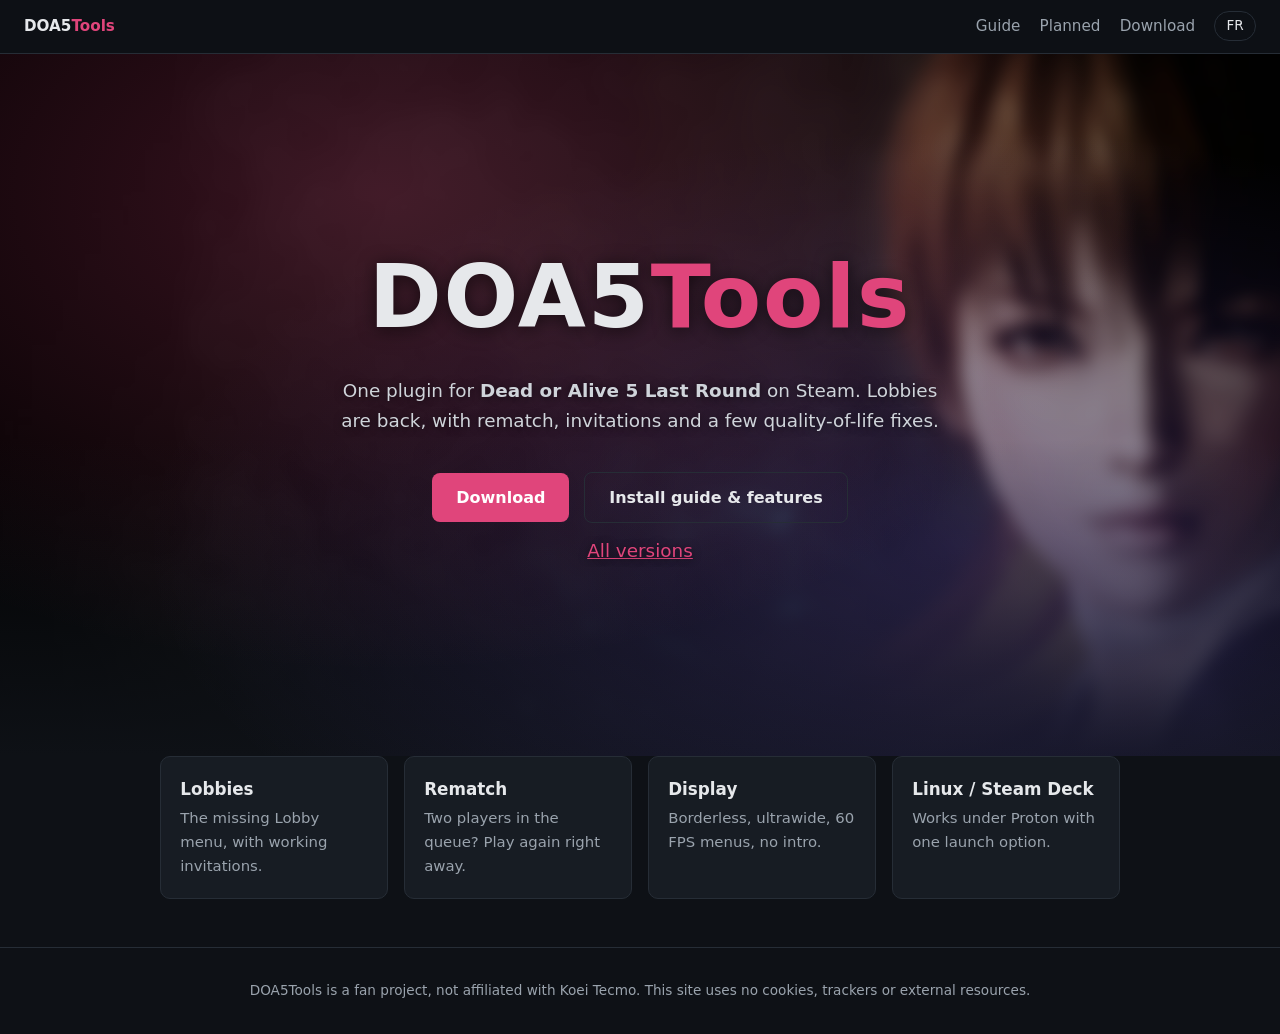
==== docs/index.html @ 12e6d5cc "Add files via upload" ====
<!DOCTYPE html>
<html lang="en" data-lang="en">
<head>
<meta charset="utf-8">
<meta name="viewport" content="width=device-width, initial-scale=1">
<title>DOA5Tools – Dead or Alive 5 Last Round</title>
<meta name="description" content="A single ASI plugin for Dead or Alive 5 Last Round: lobbies, rematch, borderless, ultrawide and more.">
<link rel="stylesheet" href="style.css">
<script src="lang.js"></script>
</head>
<body>
<nav>
  <a class="logo" href="index.html">DOA5<span>Tools</span></a>
  <a href="infos.html"><span class="en">Guide</span><span class="fr">Guide</span></a>
  <a href="planned.html"><span class="en">Planned</span><span class="fr">À venir</span></a>
  <a href="https://github.com/DOAReborn/DOA5Tools/releases/latest/download/DOA5Tools.zip"><span class="en">Download</span><span class="fr">Télécharger</span></a>
  <button id="langue" type="button" title="EN / FR"><span class="en">FR</span><span class="fr">EN</span></button>
</nav>
<header class="bandeau hero">
  <h1>DOA5<span>Tools</span></h1>
  <p class="en">One plugin for <strong>Dead or Alive 5 Last Round</strong> on Steam. Lobbies are back, with rematch, invitations and a few quality-of-life fixes.</p>
  <p class="fr">Un seul plugin pour <strong>Dead or Alive 5 Last Round</strong> sur Steam. Les salons sont de retour, avec rematch, invitations et quelques améliorations de confort.</p>
  <div>
    <a class="btn" href="https://github.com/DOAReborn/DOA5Tools/releases/latest/download/DOA5Tools.zip"><span class="en">Download</span><span class="fr">Télécharger</span></a>
    <a class="btn alt" href="infos.html"><span class="en">Install guide &amp; features</span><span class="fr">Guide et fonctions</span></a>
    <p class="note"><a href="https://github.com/DOAReborn/DOA5Tools/releases"><span class="en">All versions</span><span class="fr">Toutes les versions</span></a></p>
  </div>
</header>

<div class="tuiles">
  <div class="tuile"><b class="en">Lobbies</b><b class="fr">Salons</b>
    <p class="en">The missing Lobby menu, with working invitations.</p>
    <p class="fr">Le menu Salon manquant, avec des invitations qui fonctionnent.</p></div>
  <div class="tuile"><b>Rematch</b>
    <p class="en">Two players in the queue? Play again right away.</p>
    <p class="fr">Deux joueurs dans la file ? Rejouez tout de suite.</p></div>
  <div class="tuile"><b class="en">Display</b><b class="fr">Affichage</b>
    <p class="en">Borderless, ultrawide, 60 FPS menus, no intro.</p>
    <p class="fr">Plein écran fenêtré, ultrawide, menus à 60 FPS, intro passée.</p></div>
  <div class="tuile"><b>Linux / Steam Deck</b>
    <p class="en">Works under Proton with one launch option.</p>
    <p class="fr">Fonctionne sous Proton avec une option de lancement.</p></div>
</div>
<footer>
  <span class="en">DOA5Tools is a fan project, not affiliated with Koei Tecmo. This site uses no cookies, trackers or external resources.</span>
  <span class="fr">DOA5Tools est un projet de fans, sans lien avec Koei Tecmo. Ce site n’utilise ni cookies, ni traceurs, ni ressources externes.</span>
</footer>
</body>
</html>
---- docs/style.css ----
:root { --bg:#0e1116; --card:#171c23; --line:#262d36; --text:#e6e8eb; --muted:#9aa3ad; --accent:#e0457b; --accent2:#7b5cff; --code:#0a0c10; }
* { box-sizing:border-box; }
html[data-lang="en"] .fr, html[data-lang="fr"] .en { display:none !important; }
body { margin:0; background:var(--bg); color:var(--text); font:16px/1.6 system-ui,-apple-system,"Segoe UI",Roboto,sans-serif; }
a { color:var(--accent); }

/* Barre de navigation */
nav { position:sticky; top:0; z-index:10; display:flex; align-items:center; gap:1.2rem; padding:.7rem 1.5rem; background:rgba(14,17,22,.92); backdrop-filter:blur(6px); border-bottom:1px solid var(--line); }
nav .logo { font-weight:800; text-decoration:none; color:var(--text); margin-right:auto; }
nav .logo span, h1 span { color:var(--accent); }
nav a { color:var(--muted); text-decoration:none; font-size:.95rem; }
nav a:hover, nav a.actif { color:var(--text); }
#langue { background:none; border:1px solid var(--line); color:var(--text); border-radius:20px; padding:.2rem .7rem; cursor:pointer; font:inherit; font-size:.85rem; }
#langue:hover { border-color:var(--accent); }

/* Page d'accueil */
.hero { min-height:78vh; display:flex; flex-direction:column; justify-content:center; align-items:center; text-align:center; padding:3rem 1.25rem;
  background:radial-gradient(ellipse at 30% 20%, rgba(224,69,123,.22), transparent 55%), radial-gradient(ellipse at 75% 70%, rgba(123,92,255,.18), transparent 55%); }
.hero h1 { font-size:clamp(2.8rem,8vw,5rem); margin:0; letter-spacing:.02em; }
.hero p { color:var(--muted); max-width:620px; font-size:1.15rem; margin:.8rem 0 2rem; }
.btn { display:inline-block; background:var(--accent); color:#fff; text-decoration:none; font-weight:600; padding:.75rem 1.5rem; border-radius:8px; margin:.3rem; transition:transform .15s; }
.btn:hover { transform:translateY(-2px); }
.btn.alt { background:transparent; border:1px solid var(--line); color:var(--text); }
.tuiles { display:grid; grid-template-columns:repeat(auto-fit,minmax(220px,1fr)); gap:1rem; max-width:1000px; margin:0 auto; padding:0 1.25rem 3rem; }
.tuile { background:var(--card); border:1px solid var(--line); border-radius:10px; padding:1.2rem; }
.tuile b { display:block; font-size:1.05rem; margin-bottom:.3rem; }
.tuile p { margin:0; color:var(--muted); font-size:.93rem; }

/* Pages de contenu */
main { max-width:860px; margin:0 auto; padding:2rem 1.25rem 4rem; }
main > h1 { font-size:2.2rem; margin:.5rem 0 1rem; }
section { background:var(--card); border:1px solid var(--line); border-radius:10px; padding:1.25rem 1.5rem; margin:1.25rem 0; }
h2 { margin-top:0; font-size:1.35rem; color:var(--accent); }
h3 { margin-bottom:.25rem; font-size:1.05rem; }
code { background:var(--code); padding:.1rem .35rem; border-radius:4px; font-size:.92em; }
pre { background:var(--code); padding:.8rem 1rem; border-radius:6px; overflow-x:auto; }
pre code { padding:0; }
ul, ol { padding-left:1.3rem; }
li { margin:.2rem 0; }
.note { color:var(--muted); font-size:.93rem; }
.etat { display:inline-block; font-size:.75rem; font-weight:700; text-transform:uppercase; letter-spacing:.05em; padding:.1rem .55rem; border-radius:20px; margin-left:.4rem; vertical-align:middle; }
.etat.etude { background:rgba(123,92,255,.2); color:#b3a3ff; }
.etat.idee { background:rgba(154,163,173,.18); color:var(--muted); }
footer { text-align:center; color:var(--muted); font-size:.85rem; padding:2rem 1rem; border-top:1px solid var(--line); }

/* Bandeau : image floutée (banner.jpg, à ajouter) + titre par-dessus.
   Sans image, le dégradé de couleur sert de fond. */
.bandeau { position:relative; overflow:hidden; text-align:center; padding:4rem 1.25rem 3rem; isolation:isolate; }
.bandeau::before { content:""; position:absolute; inset:-30px; z-index:-2; background:url("banner.jpg") center/cover no-repeat; filter:blur(8px) brightness(.55); }
.bandeau::after { content:""; position:absolute; inset:0; z-index:-1;
  background:radial-gradient(ellipse at 30% 20%, rgba(224,69,123,.25), transparent 60%), radial-gradient(ellipse at 75% 70%, rgba(123,92,255,.2), transparent 60%), linear-gradient(to bottom, transparent 55%, var(--bg)); }
.bandeau h1 { font-size:clamp(2.2rem,6vw,3.4rem); margin:0; text-shadow:0 2px 18px rgba(0,0,0,.6); }
.bandeau p { color:#cfd4da; margin:.5rem auto 0; max-width:620px; text-shadow:0 1px 8px rgba(0,0,0,.6); }
.bandeau.hero { min-height:78vh; display:flex; flex-direction:column; justify-content:center; align-items:center; background:none; }
.bandeau.hero h1 { font-size:clamp(2.8rem,9vw,5.5rem); }
.bandeau.hero p { font-size:1.15rem; margin-bottom:2rem; }
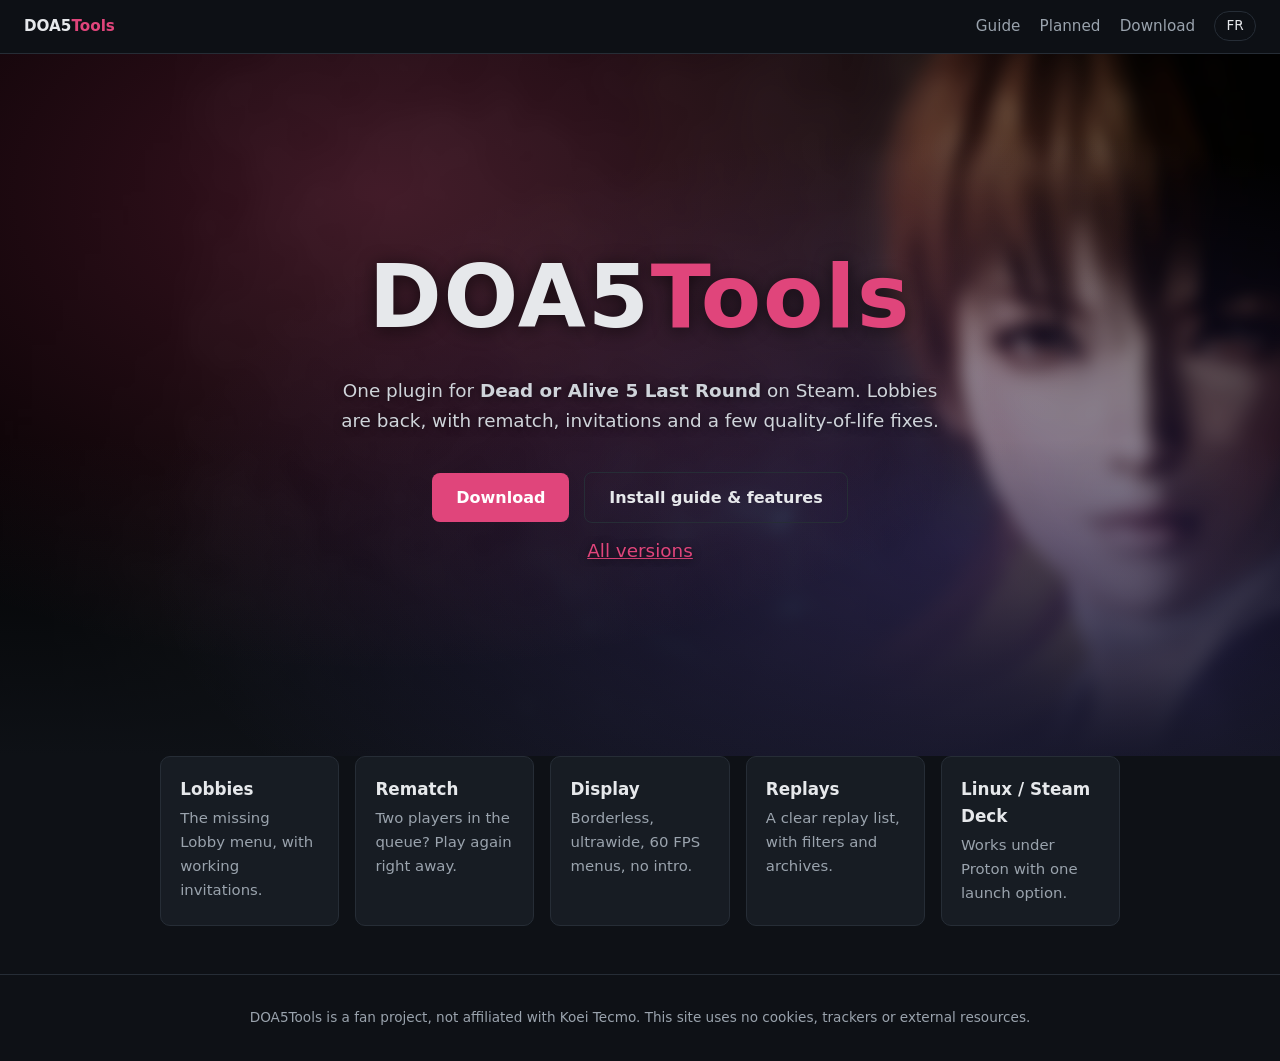
==== commit 7f414248: "Add files via upload" ====
--- a/docs/index.html
+++ b/docs/index.html
@@ -37,6 +37,9 @@
   <div class="tuile"><b class="en">Display</b><b class="fr">Affichage</b>
     <p class="en">Borderless, ultrawide, 60 FPS menus, no intro.</p>
     <p class="fr">Plein écran fenêtré, ultrawide, menus à 60 FPS, intro passée.</p></div>
+  <div class="tuile"><b>Replays</b>
+    <p class="en">A clear replay list, with filters and archives.</p>
+    <p class="fr">Une liste de replays lisible, avec filtres et archives.</p></div>
   <div class="tuile"><b>Linux / Steam Deck</b>
     <p class="en">Works under Proton with one launch option.</p>
     <p class="fr">Fonctionne sous Proton avec une option de lancement.</p></div>
--- a/docs/style.css
+++ b/docs/style.css
@@ -21,7 +21,7 @@
 .btn { display:inline-block; background:var(--accent); color:#fff; text-decoration:none; font-weight:600; padding:.75rem 1.5rem; border-radius:8px; margin:.3rem; transition:transform .15s; }
 .btn:hover { transform:translateY(-2px); }
 .btn.alt { background:transparent; border:1px solid var(--line); color:var(--text); }
-.tuiles { display:grid; grid-template-columns:repeat(auto-fit,minmax(220px,1fr)); gap:1rem; max-width:1000px; margin:0 auto; padding:0 1.25rem 3rem; }
+.tuiles { display:grid; grid-template-columns:repeat(auto-fit,minmax(170px,1fr)); gap:1rem; max-width:1000px; margin:0 auto; padding:0 1.25rem 3rem; }
 .tuile { background:var(--card); border:1px solid var(--line); border-radius:10px; padding:1.2rem; }
 .tuile b { display:block; font-size:1.05rem; margin-bottom:.3rem; }
 .tuile p { margin:0; color:var(--muted); font-size:.93rem; }
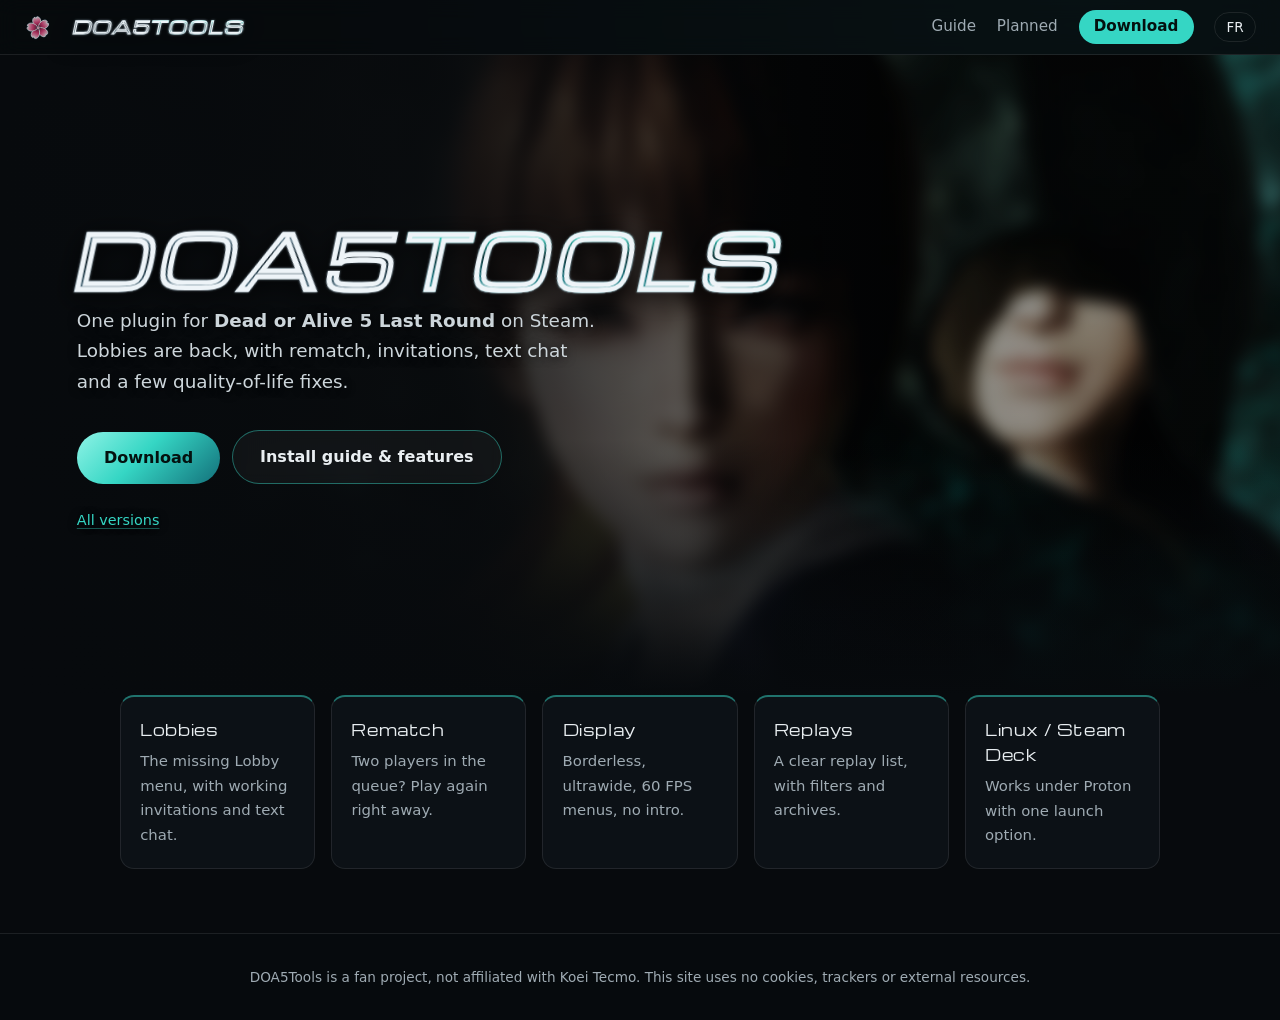
==== commit 12577eeb: "Add files via upload" ====
--- a/docs/index.html
+++ b/docs/index.html
@@ -4,33 +4,38 @@
 <meta charset="utf-8">
 <meta name="viewport" content="width=device-width, initial-scale=1">
 <title>DOA5Tools – Dead or Alive 5 Last Round</title>
-<meta name="description" content="A single ASI plugin for Dead or Alive 5 Last Round: lobbies, rematch, borderless, ultrawide and more.">
+<meta name="description" content="A single ASI plugin for Dead or Alive 5 Last Round: lobbies, chat, rematch, borderless, ultrawide and more.">
 <link rel="stylesheet" href="style.css">
+<link rel="icon" href="reborn.svg" type="image/svg+xml">
 <script src="lang.js"></script>
+<script src="site.js" defer></script>
 </head>
 <body>
 <nav>
-  <a class="logo" href="index.html">DOA5<span>Tools</span></a>
+  <a class="retour" href="/" title="DOA Reborn"><img src="reborn.svg" alt="DOA Reborn" width="28" height="28"></a>
+  <a class="marque" href="index.html"><span class="mot">D<span class="o">O</span>A5<span class="acc">Tools</span></span></a>
   <a href="infos.html"><span class="en">Guide</span><span class="fr">Guide</span></a>
   <a href="planned.html"><span class="en">Planned</span><span class="fr">À venir</span></a>
-  <a href="https://github.com/DOAReborn/DOA5Tools/releases/latest/download/DOA5Tools.zip"><span class="en">Download</span><span class="fr">Télécharger</span></a>
+  <a class="telecharger" href="https://github.com/DOAReborn/DOA5Tools/releases/latest/download/DOA5Tools.zip"><span class="en">Download</span><span class="fr">Télécharger</span></a>
   <button id="langue" type="button" title="EN / FR"><span class="en">FR</span><span class="fr">EN</span></button>
 </nav>
-<header class="bandeau hero">
-  <h1>DOA5<span>Tools</span></h1>
-  <p class="en">One plugin for <strong>Dead or Alive 5 Last Round</strong> on Steam. Lobbies are back, with rematch, invitations and a few quality-of-life fixes.</p>
-  <p class="fr">Un seul plugin pour <strong>Dead or Alive 5 Last Round</strong> sur Steam. Les salons sont de retour, avec rematch, invitations et quelques améliorations de confort.</p>
+<header class="hero">
+  <h1 class="mot">D<span class="o">O</span>A5<span class="acc">Tools</span></h1>
+  <p class="en">One plugin for <strong>Dead or Alive 5 Last Round</strong> on Steam. Lobbies are back, with rematch, invitations, text chat and a few quality-of-life fixes.</p>
+  <p class="fr">Un seul plugin pour <strong>Dead or Alive 5 Last Round</strong> sur Steam. Les salons sont de retour, avec rematch, invitations, chat texte et quelques améliorations de confort.</p>
   <div>
     <a class="btn" href="https://github.com/DOAReborn/DOA5Tools/releases/latest/download/DOA5Tools.zip"><span class="en">Download</span><span class="fr">Télécharger</span></a>
     <a class="btn alt" href="infos.html"><span class="en">Install guide &amp; features</span><span class="fr">Guide et fonctions</span></a>
+  </div>
+  <div>
     <p class="note"><a href="https://github.com/DOAReborn/DOA5Tools/releases"><span class="en">All versions</span><span class="fr">Toutes les versions</span></a></p>
   </div>
 </header>
 
 <div class="tuiles">
   <div class="tuile"><b class="en">Lobbies</b><b class="fr">Salons</b>
-    <p class="en">The missing Lobby menu, with working invitations.</p>
-    <p class="fr">Le menu Salon manquant, avec des invitations qui fonctionnent.</p></div>
+    <p class="en">The missing Lobby menu, with working invitations and text chat.</p>
+    <p class="fr">Le menu Salon manquant, avec des invitations qui fonctionnent et un chat texte.</p></div>
   <div class="tuile"><b>Rematch</b>
     <p class="en">Two players in the queue? Play again right away.</p>
     <p class="fr">Deux joueurs dans la file ? Rejouez tout de suite.</p></div>
--- a/docs/style.css
+++ b/docs/style.css
@@ -1,56 +1,94 @@
-:root { --bg:#0e1116; --card:#171c23; --line:#262d36; --text:#e6e8eb; --muted:#9aa3ad; --accent:#e0457b; --accent2:#7b5cff; --code:#0a0c10; }
+:root { --acc:#35d6c4; --acc-fonce:#13707a; --acc-rgb:53,214,196; }
+
+@font-face { font-family:"Titre"; src:url("fonts/Michroma-Regular.ttf") format("truetype"); font-weight:100 900; font-display:swap; }
+
+:root { --bg:#070a0d; --carte:rgba(16,22,28,.66); --ligne:rgba(255,255,255,.09); --texte:#e9eef1; --gris:#9fabb3; --code:rgba(0,0,0,.45); }
 * { box-sizing:border-box; }
 html[data-lang="en"] .fr, html[data-lang="fr"] .en { display:none !important; }
-body { margin:0; background:var(--bg); color:var(--text); font:16px/1.6 system-ui,-apple-system,"Segoe UI",Roboto,sans-serif; }
-a { color:var(--accent); }
+html { scroll-behavior:smooth; }
+body { margin:0; min-height:100vh; display:flex; flex-direction:column; color:var(--texte); font:16px/1.65 system-ui,-apple-system,"Segoe UI",Roboto,sans-serif;
+  background:radial-gradient(ellipse at 85% 0%, rgba(var(--acc-rgb),.12), transparent 50%), var(--bg); background-attachment:fixed; }
+a { color:var(--acc); text-decoration-color:rgba(var(--acc-rgb),.4); text-underline-offset:3px; }
+a:hover { text-decoration-color:var(--acc); }
+::selection { background:rgba(var(--acc-rgb),.35); }
 
-/* Barre de navigation */
-nav { position:sticky; top:0; z-index:10; display:flex; align-items:center; gap:1.2rem; padding:.7rem 1.5rem; background:rgba(14,17,22,.92); backdrop-filter:blur(6px); border-bottom:1px solid var(--line); }
-nav .logo { font-weight:800; text-decoration:none; color:var(--text); margin-right:auto; }
-nav .logo span, h1 span { color:var(--accent); }
-nav a { color:var(--muted); text-decoration:none; font-size:.95rem; }
-nav a:hover, nav a.actif { color:var(--text); }
-#langue { background:none; border:1px solid var(--line); color:var(--text); border-radius:20px; padding:.2rem .7rem; cursor:pointer; font:inherit; font-size:.85rem; }
-#langue:hover { border-color:var(--accent); }
+.mot { display:inline-block; transform:skewX(-12deg); font-family:"Titre","Eurostile Extended","Arial Black",sans-serif; text-transform:uppercase; letter-spacing:.06em;
+  -webkit-text-stroke:.07em #eef4f8; paint-order:stroke fill; color:transparent;
+  background:linear-gradient(180deg,#c3d3dc 0%,#4f6b7a 30%,#0b1820 50%,#1f3a48 70%,#7c9cad 100%); -webkit-background-clip:text; background-clip:text;
+  filter:drop-shadow(0 0 1px #5d6d78) drop-shadow(0 4px 12px rgba(0,0,0,.75)); }
+.mot .o { display:inline-block; transform:scaleY(.96); background:inherit; -webkit-background-clip:text; background-clip:text; }
+.mot .acc { background:linear-gradient(180deg,#dcfffa 0%,var(--acc) 30%,#052a2e 50%,var(--acc-fonce) 70%,#9ff5ea 100%); -webkit-background-clip:text; background-clip:text; }
 
-/* Page d'accueil */
-.hero { min-height:78vh; display:flex; flex-direction:column; justify-content:center; align-items:center; text-align:center; padding:3rem 1.25rem;
-  background:radial-gradient(ellipse at 30% 20%, rgba(224,69,123,.22), transparent 55%), radial-gradient(ellipse at 75% 70%, rgba(123,92,255,.18), transparent 55%); }
-.hero h1 { font-size:clamp(2.8rem,8vw,5rem); margin:0; letter-spacing:.02em; }
-.hero p { color:var(--muted); max-width:620px; font-size:1.15rem; margin:.8rem 0 2rem; }
-.btn { display:inline-block; background:var(--accent); color:#fff; text-decoration:none; font-weight:600; padding:.75rem 1.5rem; border-radius:8px; margin:.3rem; transition:transform .15s; }
-.btn:hover { transform:translateY(-2px); }
-.btn.alt { background:transparent; border:1px solid var(--line); color:var(--text); }
-.tuiles { display:grid; grid-template-columns:repeat(auto-fit,minmax(170px,1fr)); gap:1rem; max-width:1000px; margin:0 auto; padding:0 1.25rem 3rem; }
-.tuile { background:var(--card); border:1px solid var(--line); border-radius:10px; padding:1.2rem; }
-.tuile b { display:block; font-size:1.05rem; margin-bottom:.3rem; }
-.tuile p { margin:0; color:var(--muted); font-size:.93rem; }
+nav { position:sticky; top:0; z-index:10; display:flex; align-items:center; gap:1.3rem; padding:.6rem 1.5rem;
+  background:rgba(7,10,13,.7); backdrop-filter:blur(10px); border-bottom:1px solid var(--ligne); }
+nav a { position:relative; color:var(--gris); text-decoration:none; font-size:.95rem; transition:color .2s; }
+nav a:not(.marque):not(.retour)::after { content:""; position:absolute; left:0; right:0; bottom:-4px; height:2px; background:var(--acc); transform:scaleX(0); transition:transform .25s; }
+nav a:hover, nav a.actif { color:var(--texte); }
+nav a:hover::after, nav a.actif::after { transform:scaleX(1); }
+.retour { display:flex; align-items:center; opacity:.75; transition:opacity .2s; }
+.retour img { transition:transform .6s cubic-bezier(.3,1.6,.5,1); }
+.retour:hover { opacity:1; }
+.retour:hover img { transform:rotate(216deg) scale(1.1); }
+.marque { margin-right:auto; }
+.marque .mot { font-size:1.1rem; }
+nav .telecharger { color:#04110f; background:var(--acc); padding:.3rem .95rem; border-radius:999px; font-weight:600; }
+nav .telecharger:hover { color:#04110f; filter:brightness(1.1); }
+#langue { background:none; border:1px solid var(--ligne); color:var(--texte); border-radius:20px; padding:.2rem .7rem; cursor:pointer; font:inherit; font-size:.85rem; }
+#langue:hover { border-color:var(--acc); }
 
-/* Pages de contenu */
-main { max-width:860px; margin:0 auto; padding:2rem 1.25rem 4rem; }
-main > h1 { font-size:2.2rem; margin:.5rem 0 1rem; }
-section { background:var(--card); border:1px solid var(--line); border-radius:10px; padding:1.25rem 1.5rem; margin:1.25rem 0; }
-h2 { margin-top:0; font-size:1.35rem; color:var(--accent); }
-h3 { margin-bottom:.25rem; font-size:1.05rem; }
-code { background:var(--code); padding:.1rem .35rem; border-radius:4px; font-size:.92em; }
-pre { background:var(--code); padding:.8rem 1rem; border-radius:6px; overflow-x:auto; }
-pre code { padding:0; }
+.hero { position:relative; overflow:hidden; isolation:isolate; display:flex; flex-direction:column; justify-content:center; align-items:flex-start;
+  min-height:min(72vh,640px); padding:3rem max(1.5rem,6vw); }
+.hero::before { content:""; position:absolute; inset:-30px; z-index:-2; background:url("banner.jpg") right center/cover no-repeat; filter:blur(8px) brightness(.7);
+  transform:translate(var(--px,0),var(--py,0)); transition:transform .4s ease-out; }
+.hero::after { content:""; position:absolute; inset:0; z-index:-1;
+  background:linear-gradient(90deg, var(--bg) 0%, rgba(7,10,13,.85) 35%, rgba(7,10,13,.2) 70%), linear-gradient(to bottom, transparent 60%, var(--bg)); }
+.hero h1 { font-size:clamp(2.2rem,7vw,4.6rem); line-height:1.1; margin:0 0 .5rem; }
+.hero p { color:#cdd6db; font-size:1.15rem; max-width:520px; margin:0 0 1.8rem; text-shadow:0 1px 10px rgba(0,0,0,.8); }
+.hero .note { margin:.8rem 0 0; font-size:.9rem; }
+
+.btn { position:relative; overflow:hidden; display:inline-block; color:#04110f; text-decoration:none; font-weight:700; padding:.8rem 1.7rem; border-radius:999px; margin:.25rem .4rem .25rem 0;
+  background:linear-gradient(135deg,#8ff3e6,var(--acc) 45%,var(--acc-fonce)); transition:transform .2s, filter .2s; }
+.btn::after { content:""; position:absolute; inset:0; background:linear-gradient(110deg,transparent 30%,rgba(255,255,255,.5) 50%,transparent 70%); transform:translateX(-120%); transition:transform .7s; }
+.btn:hover { transform:translateY(-2px); filter:brightness(1.08); }
+.btn:hover::after { transform:translateX(120%); }
+.btn.alt { color:var(--texte); background:rgba(255,255,255,.04); border:1px solid rgba(var(--acc-rgb),.45); backdrop-filter:blur(6px); }
+.btn.alt:hover { background:rgba(var(--acc-rgb),.1); filter:none; }
+
+.tuiles { display:grid; grid-template-columns:repeat(auto-fit,minmax(190px,1fr)); gap:1rem; width:100%; max-width:1080px; margin:0 auto; padding:0 1.25rem 4rem; }
+.tuile, section { position:relative; background:var(--carte); border:1px solid var(--ligne); border-radius:14px; backdrop-filter:blur(10px);
+  transition:transform .25s, border-color .25s; }
+.tuile { padding:1.25rem 1.2rem; border-top:2px solid rgba(var(--acc-rgb),.5); }
+.tuile:hover { transform:translateY(-3px); border-color:rgba(var(--acc-rgb),.4); }
+.tuile b { display:block; font-family:"Titre",sans-serif; font-size:.95rem; letter-spacing:.04em; margin-bottom:.45rem; color:var(--texte); }
+.tuile p { margin:0; color:var(--gris); font-size:.93rem; }
+
+.bandeau { position:relative; overflow:hidden; isolation:isolate; padding:3.2rem 1.25rem 2.6rem; text-align:center; }
+.bandeau::before { content:""; position:absolute; inset:-30px; z-index:-2; background:url("banner.jpg") right center/cover no-repeat; filter:blur(6px) brightness(.45); }
+.bandeau::after { content:""; position:absolute; inset:0; z-index:-1; background:linear-gradient(to bottom, transparent 40%, var(--bg)); }
+.bandeau h1 { font-family:"Titre",sans-serif; font-weight:400; font-size:clamp(1.8rem,5vw,2.8rem); letter-spacing:.08em; text-transform:uppercase; margin:0; }
+.bandeau p { color:#cdd6db; margin:.5rem auto 0; max-width:620px; }
+main { flex:1; width:100%; max-width:880px; margin:0 auto; padding:1rem 1.25rem 6rem; }
+section { padding:1.4rem 1.6rem; margin:1.25rem 0; }
+h2 { margin-top:0; font-family:"Titre",sans-serif; font-weight:400; font-size:1.2rem; letter-spacing:.05em; color:var(--acc); }
+h3 { margin:1.2rem 0 .25rem; font-size:1.05rem; }
+code { background:var(--code); border:1px solid var(--ligne); padding:.05rem .35rem; border-radius:5px; font-size:.9em; }
+pre { background:var(--code); border:1px solid var(--ligne); border-left:3px solid var(--acc); padding:.8rem 1rem; border-radius:8px; overflow-x:auto; }
+pre code { border:0; padding:0; background:none; }
 ul, ol { padding-left:1.3rem; }
-li { margin:.2rem 0; }
-.note { color:var(--muted); font-size:.93rem; }
-.etat { display:inline-block; font-size:.75rem; font-weight:700; text-transform:uppercase; letter-spacing:.05em; padding:.1rem .55rem; border-radius:20px; margin-left:.4rem; vertical-align:middle; }
-.etat.etude { background:rgba(123,92,255,.2); color:#b3a3ff; }
-.etat.idee { background:rgba(154,163,173,.18); color:var(--muted); }
-footer { text-align:center; color:var(--muted); font-size:.85rem; padding:2rem 1rem; border-top:1px solid var(--line); }
+li { margin:.25rem 0; }
+li::marker { color:var(--acc); }
+.note { color:var(--gris); font-size:.93rem; }
+.etat { display:inline-block; font-family:system-ui,sans-serif; font-size:.7rem; font-weight:700; text-transform:uppercase; letter-spacing:.08em; padding:.12rem .6rem; border-radius:20px; margin-left:.5rem; vertical-align:middle; }
+.etat.etude { background:rgba(var(--acc-rgb),.15); color:var(--acc); }
+.etat.idee { background:rgba(255,255,255,.08); color:var(--gris); }
 
-/* Bandeau : image floutée (banner.jpg, à ajouter) + titre par-dessus.
-   Sans image, le dégradé de couleur sert de fond. */
-.bandeau { position:relative; overflow:hidden; text-align:center; padding:4rem 1.25rem 3rem; isolation:isolate; }
-.bandeau::before { content:""; position:absolute; inset:-30px; z-index:-2; background:url("banner.jpg") center/cover no-repeat; filter:blur(8px) brightness(.55); }
-.bandeau::after { content:""; position:absolute; inset:0; z-index:-1;
-  background:radial-gradient(ellipse at 30% 20%, rgba(224,69,123,.25), transparent 60%), radial-gradient(ellipse at 75% 70%, rgba(123,92,255,.2), transparent 60%), linear-gradient(to bottom, transparent 55%, var(--bg)); }
-.bandeau h1 { font-size:clamp(2.2rem,6vw,3.4rem); margin:0; text-shadow:0 2px 18px rgba(0,0,0,.6); }
-.bandeau p { color:#cfd4da; margin:.5rem auto 0; max-width:620px; text-shadow:0 1px 8px rgba(0,0,0,.6); }
-.bandeau.hero { min-height:78vh; display:flex; flex-direction:column; justify-content:center; align-items:center; background:none; }
-.bandeau.hero h1 { font-size:clamp(2.8rem,9vw,5.5rem); }
-.bandeau.hero p { font-size:1.15rem; margin-bottom:2rem; }
+footer { text-align:center; color:var(--gris); font-size:.85rem; padding:2rem 1rem; border-top:1px solid var(--ligne); background:rgba(7,10,13,.8); }
+
+@media (max-width:700px) {
+  nav { gap:.8rem; padding:.6rem 1rem; }
+  .marque .mot { font-size:.95rem; }
+  .hero { align-items:center; text-align:center; }
+  .hero::after { background:linear-gradient(rgba(7,10,13,.55), rgba(7,10,13,.8)), linear-gradient(to bottom, transparent 60%, var(--bg)); }
+}
+@media (max-width:520px) { nav a[href="planned.html"] { display:none; } }
+@media (prefers-reduced-motion:reduce) { *, *::before, *::after { transition:none !important; } }
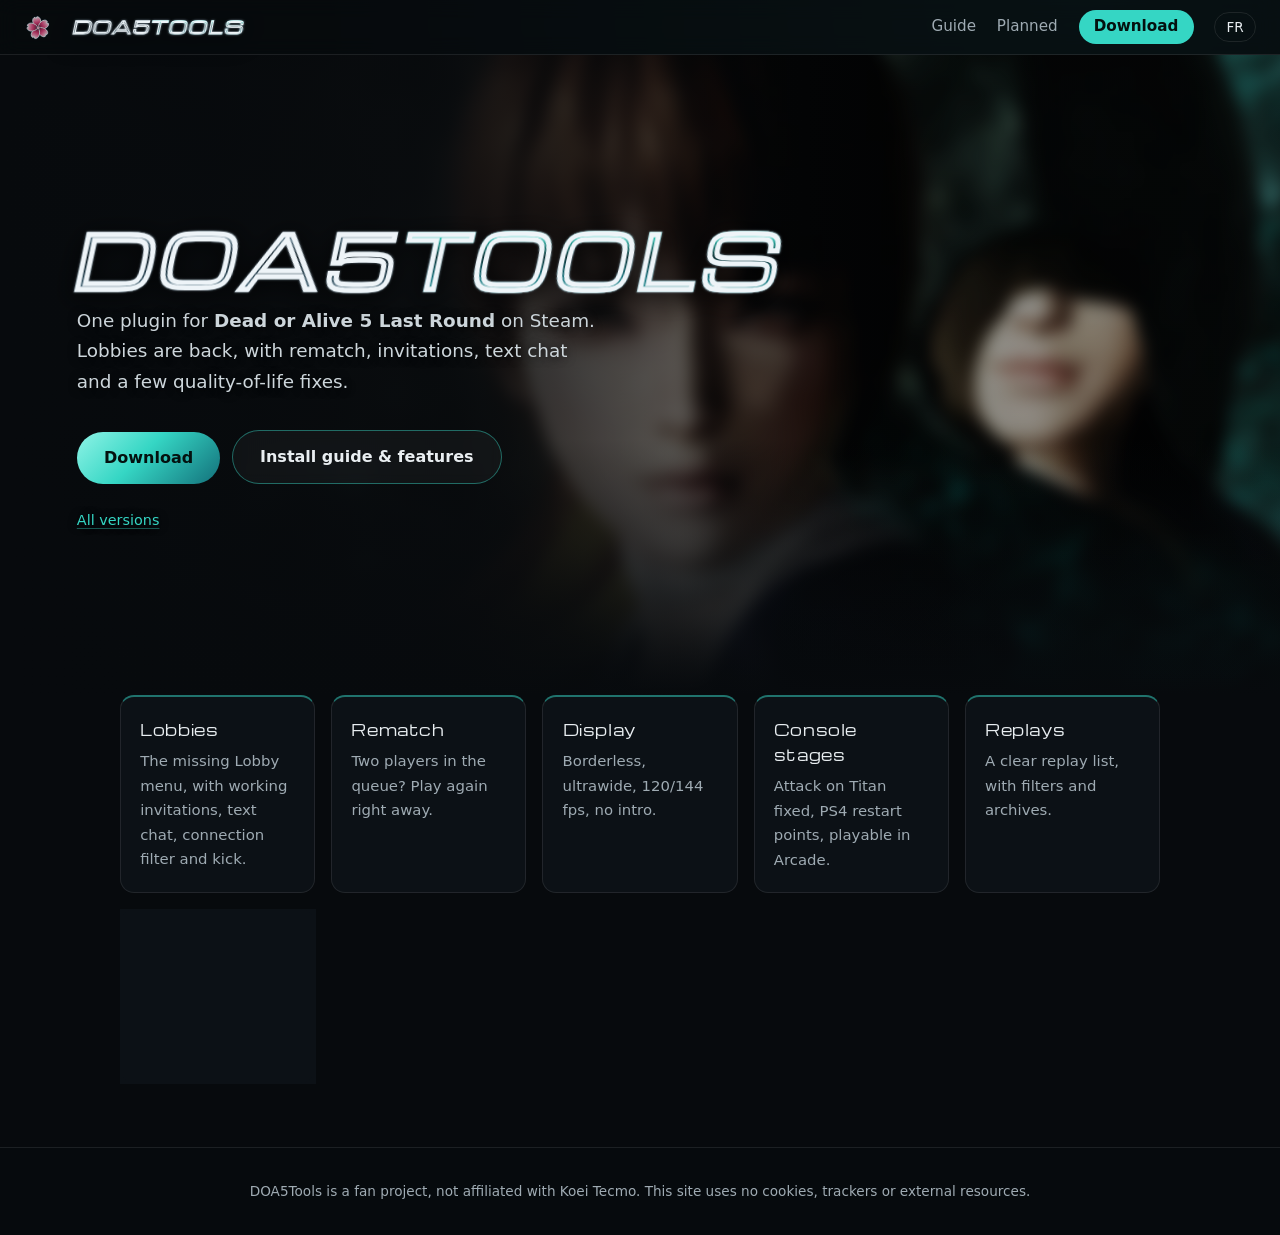
==== commit 227be9c2: "Add files via upload" ====
--- a/docs/index.html
+++ b/docs/index.html
@@ -34,14 +34,17 @@
 
 <div class="tuiles">
   <div class="tuile"><b class="en">Lobbies</b><b class="fr">Salons</b>
-    <p class="en">The missing Lobby menu, with working invitations and text chat.</p>
-    <p class="fr">Le menu Salon manquant, avec des invitations qui fonctionnent et un chat texte.</p></div>
+    <p class="en">The missing Lobby menu, with working invitations, text chat, connection filter and kick.</p>
+    <p class="fr">Le menu Salon manquant, avec des invitations qui fonctionnent, un chat texte, un filtre de connexion et l’expulsion.</p></div>
   <div class="tuile"><b>Rematch</b>
     <p class="en">Two players in the queue? Play again right away.</p>
     <p class="fr">Deux joueurs dans la file ? Rejouez tout de suite.</p></div>
   <div class="tuile"><b class="en">Display</b><b class="fr">Affichage</b>
-    <p class="en">Borderless, ultrawide, 60 FPS menus, no intro.</p>
-    <p class="fr">Plein écran fenêtré, ultrawide, menus à 60 FPS, intro passée.</p></div>
+    <p class="en">Borderless, ultrawide, 120/144 fps, no intro.</p>
+    <p class="fr">Plein écran fenêtré, ultrawide, 120/144 fps, intro passée.</p></div>
+  <div class="tuile"><b class="en">Console stages</b><b class="fr">Stages console</b>
+    <p class="en">Attack on Titan fixed, PS4 restart points, playable in Arcade.</p>
+    <p class="fr">Attack on Titan corrigé, points de reprise PS4, jouables en Arcade.</p></div>
   <div class="tuile"><b>Replays</b>
     <p class="en">A clear replay list, with filters and archives.</p>
     <p class="fr">Une liste de replays lisible, avec filtres et archives.</p></div>
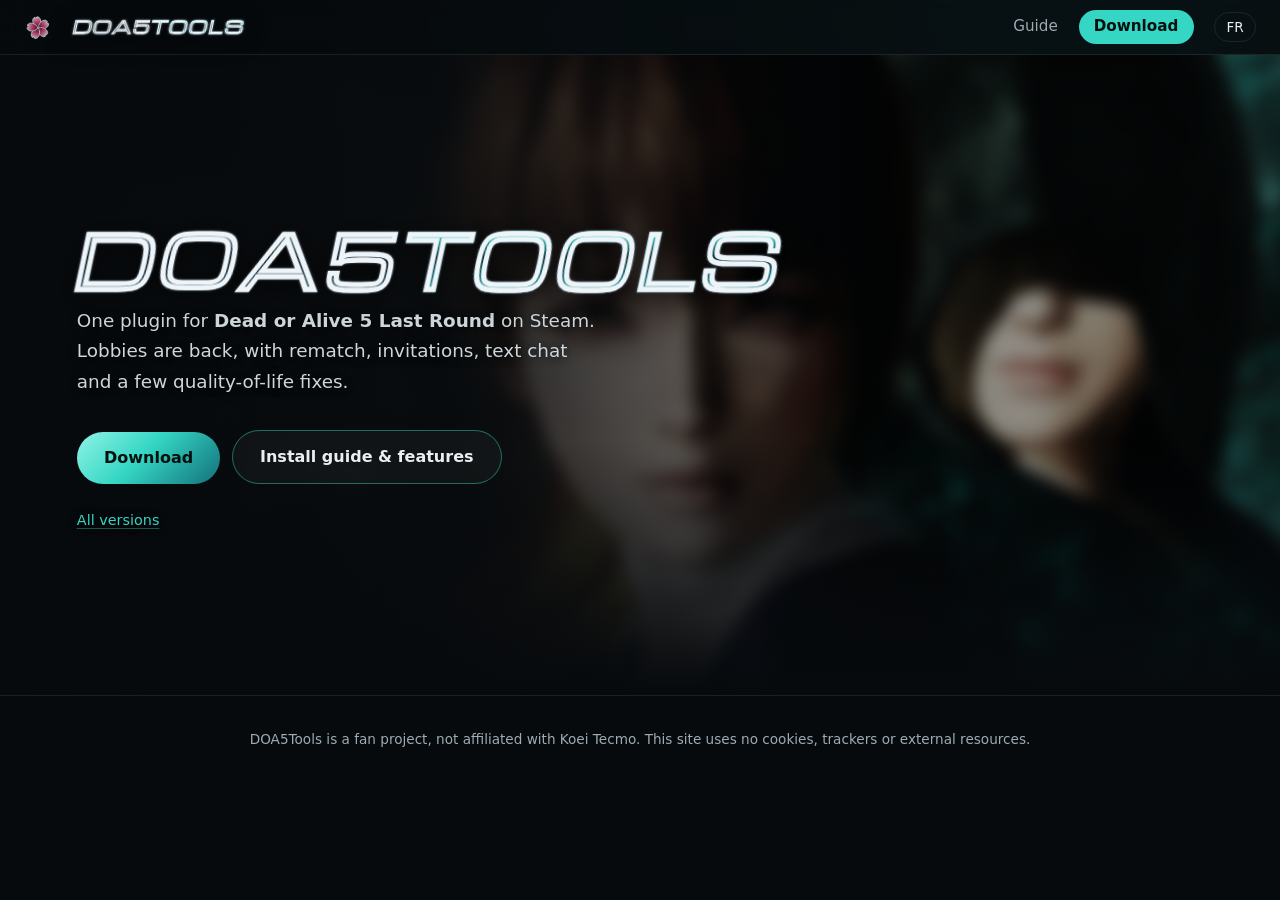
==== commit 220ddfa9: "Add files via upload" ====
--- a/docs/index.html
+++ b/docs/index.html
@@ -15,7 +15,6 @@
   <a class="retour" href="/" title="DOA Reborn"><img src="reborn.svg" alt="DOA Reborn" width="28" height="28"></a>
   <a class="marque" href="index.html"><span class="mot">D<span class="o">O</span>A5<span class="acc">Tools</span></span></a>
   <a href="infos.html"><span class="en">Guide</span><span class="fr">Guide</span></a>
-  <a href="planned.html"><span class="en">Planned</span><span class="fr">À venir</span></a>
   <a class="telecharger" href="https://github.com/DOAReborn/DOA5Tools/releases/latest/download/DOA5Tools.zip"><span class="en">Download</span><span class="fr">Télécharger</span></a>
   <button id="langue" type="button" title="EN / FR"><span class="en">FR</span><span class="fr">EN</span></button>
 </nav>
@@ -32,26 +31,6 @@
   </div>
 </header>
 
-<div class="tuiles">
-  <div class="tuile"><b class="en">Lobbies</b><b class="fr">Salons</b>
-    <p class="en">The missing Lobby menu, with working invitations, text chat, connection filter and kick.</p>
-    <p class="fr">Le menu Salon manquant, avec des invitations qui fonctionnent, un chat texte, un filtre de connexion et l’expulsion.</p></div>
-  <div class="tuile"><b>Rematch</b>
-    <p class="en">Two players in the queue? Play again right away.</p>
-    <p class="fr">Deux joueurs dans la file ? Rejouez tout de suite.</p></div>
-  <div class="tuile"><b class="en">Display</b><b class="fr">Affichage</b>
-    <p class="en">Borderless, ultrawide, 120/144 fps, no intro.</p>
-    <p class="fr">Plein écran fenêtré, ultrawide, 120/144 fps, intro passée.</p></div>
-  <div class="tuile"><b class="en">Console stages</b><b class="fr">Stages console</b>
-    <p class="en">Attack on Titan fixed, PS4 restart points, playable in Arcade.</p>
-    <p class="fr">Attack on Titan corrigé, points de reprise PS4, jouables en Arcade.</p></div>
-  <div class="tuile"><b>Replays</b>
-    <p class="en">A clear replay list, with filters and archives.</p>
-    <p class="fr">Une liste de replays lisible, avec filtres et archives.</p></div>
-  <div class="tuile"><b>Linux / Steam Deck</b>
-    <p class="en">Works under Proton with one launch option.</p>
-    <p class="fr">Fonctionne sous Proton avec une option de lancement.</p></div>
-</div>
 <footer>
   <span class="en">DOA5Tools is a fan project, not affiliated with Koei Tecmo. This site uses no cookies, trackers or external resources.</span>
   <span class="fr">DOA5Tools est un projet de fans, sans lien avec Koei Tecmo. Ce site n’utilise ni cookies, ni traceurs, ni ressources externes.</span>
--- a/docs/style.css
+++ b/docs/style.css
@@ -90,5 +90,4 @@
   .hero { align-items:center; text-align:center; }
   .hero::after { background:linear-gradient(rgba(7,10,13,.55), rgba(7,10,13,.8)), linear-gradient(to bottom, transparent 60%, var(--bg)); }
 }
-@media (max-width:520px) { nav a[href="planned.html"] { display:none; } }
 @media (prefers-reduced-motion:reduce) { *, *::before, *::after { transition:none !important; } }
